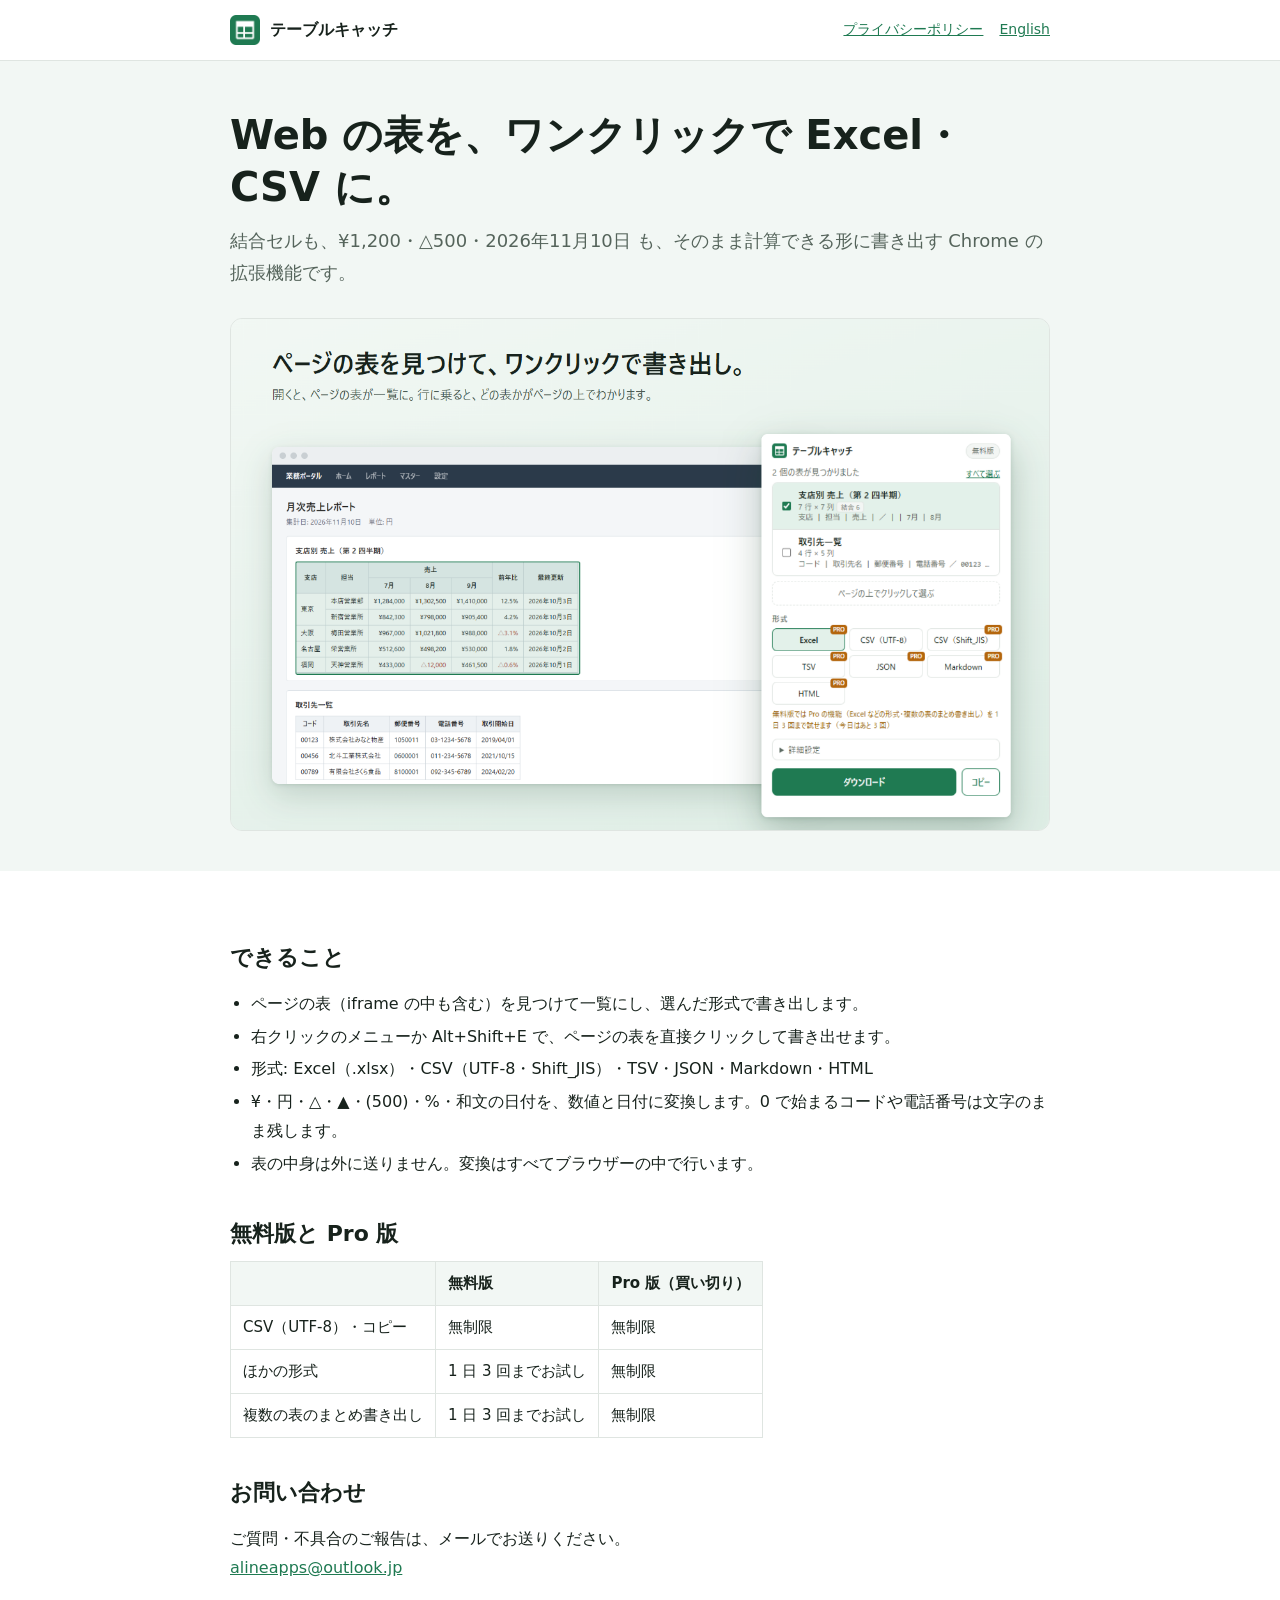
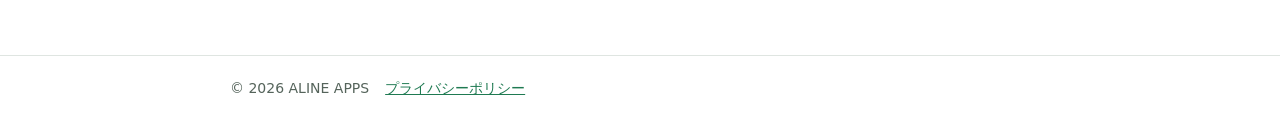
==== index.html @ 38b8e93b "Add Table Catch landing page and privacy policy Co-Authored-By: Claude Opus 5.5 <noreply@anthropic.c" ====
<!doctype html>
<html lang="ja">
<head>
<meta charset="utf-8">
<meta name="viewport" content="width=device-width, initial-scale=1">
<title>テーブルキャッチ - Web の表を Excel・CSV に</title>
<meta name="description" content="Web ページの表を、ワンクリックで Excel・CSV（UTF-8・Shift_JIS）・TSV・JSON・Markdown・HTML に書き出す Chrome の拡張機能。">
<link rel="icon" href="images/icon.png">
<link rel="alternate" hreflang="en" href="en.html">
<link rel="stylesheet" href="style.css">
</head>
<body>
<header class="site"><div class="wrap">
  <a class="brand" href="./"><img src="images/icon.png" alt="">テーブルキャッチ</a>
  <nav><a href="privacy.html">プライバシーポリシー</a><a href="en.html" hreflang="en" lang="en">English</a></nav>
</div></header>

<section class="hero"><div class="wrap">
  <h1>Web の表を、ワンクリックで Excel・CSV に。</h1>
  <p>結合セルも、¥1,200・△500・2026年11月10日 も、そのまま計算できる形に書き出す Chrome の拡張機能です。</p>
  <img class="shot" src="images/screenshot-ja.png" width="1280" height="800" alt="ページの表を一覧にしたテーブルキャッチのポップアップ">
</div></section>

<main><div class="wrap">
  <h2>できること</h2>
  <ul>
    <li>ページの表（iframe の中も含む）を見つけて一覧にし、選んだ形式で書き出します。</li>
    <li>右クリックのメニューか Alt+Shift+E で、ページの表を直接クリックして書き出せます。</li>
    <li>形式: Excel（.xlsx）・CSV（UTF-8・Shift_JIS）・TSV・JSON・Markdown・HTML</li>
    <li>¥・円・△・▲・(500)・%・和文の日付を、数値と日付に変換します。0 で始まるコードや電話番号は文字のまま残します。</li>
    <li>表の中身は外に送りません。変換はすべてブラウザーの中で行います。</li>
  </ul>

  <h2>無料版と Pro 版</h2>
  <table>
    <tr><th></th><th>無料版</th><th>Pro 版（買い切り）</th></tr>
    <tr><td>CSV（UTF-8）・コピー</td><td>無制限</td><td>無制限</td></tr>
    <tr><td>ほかの形式</td><td>1 日 3 回までお試し</td><td>無制限</td></tr>
    <tr><td>複数の表のまとめ書き出し</td><td>1 日 3 回までお試し</td><td>無制限</td></tr>
  </table>

  <h2 id="contact">お問い合わせ</h2>
  <p>ご質問・不具合のご報告は、メールでお送りください。<br><a href="mailto:alineapps@outlook.jp">alineapps@outlook.jp</a></p>
</div></main>

<footer><div class="wrap"><span>© 2026 ALINE APPS</span><a href="privacy.html">プライバシーポリシー</a></div></footer>
</body>
</html>
---- style.css ----
:root {
  --ink: #17221c;
  --sub: #55645b;
  --line: #dfe5e1;
  --bg: #ffffff;
  --soft: #f2f7f4;
  --accent: #1f7a52;
  color-scheme: light dark;
}
@media (prefers-color-scheme: dark) {
  :root { --ink: #e8eeea; --sub: #a3b0a8; --line: #2f3a34; --bg: #121815; --soft: #1a221e; --accent: #4cbb89; }
}
* { box-sizing: border-box; }
html { -webkit-text-size-adjust: 100%; }
body {
  margin: 0; background: var(--bg); color: var(--ink);
  font: 16px/1.8 system-ui, -apple-system, "Segoe UI", "Hiragino Sans", "Yu Gothic UI", Meiryo, sans-serif;
}
a { color: var(--accent); }
.wrap { max-width: 860px; margin: 0 auto; padding: 0 20px; }
header.site { border-bottom: 1px solid var(--line); }
header.site .wrap { display: flex; align-items: center; gap: 10px; min-height: 60px; flex-wrap: wrap; }
header.site a.brand { display: flex; align-items: center; gap: 10px; color: var(--ink); text-decoration: none; font-weight: 700; }
header.site img { width: 30px; height: 30px; }
header.site nav { margin-left: auto; display: flex; gap: 16px; font-size: 14px; }
.hero { background: var(--soft); padding: 48px 0 40px; }
.hero h1 { font-size: clamp(28px, 5vw, 40px); line-height: 1.3; margin: 0 0 12px; }
.hero p { margin: 0 0 8px; color: var(--sub); font-size: 18px; }
.hero img.shot { display: block; width: 100%; height: auto; margin-top: 28px; border-radius: 12px; border: 1px solid var(--line); }
main { padding: 32px 0 56px; }
h2 { font-size: 22px; margin: 40px 0 12px; line-height: 1.4; }
h3 { font-size: 17px; margin: 24px 0 8px; }
ul { padding-left: 1.3em; }
li { margin: 4px 0; }
table { border-collapse: collapse; width: 100%; font-size: 15px; display: block; overflow-x: auto; }
th, td { border: 1px solid var(--line); padding: 8px 12px; text-align: left; vertical-align: top; }
th { background: var(--soft); white-space: nowrap; }
.note { color: var(--sub); font-size: 14px; }
footer { border-top: 1px solid var(--line); padding: 20px 0 32px; color: var(--sub); font-size: 14px; }
footer .wrap { display: flex; gap: 16px; flex-wrap: wrap; }
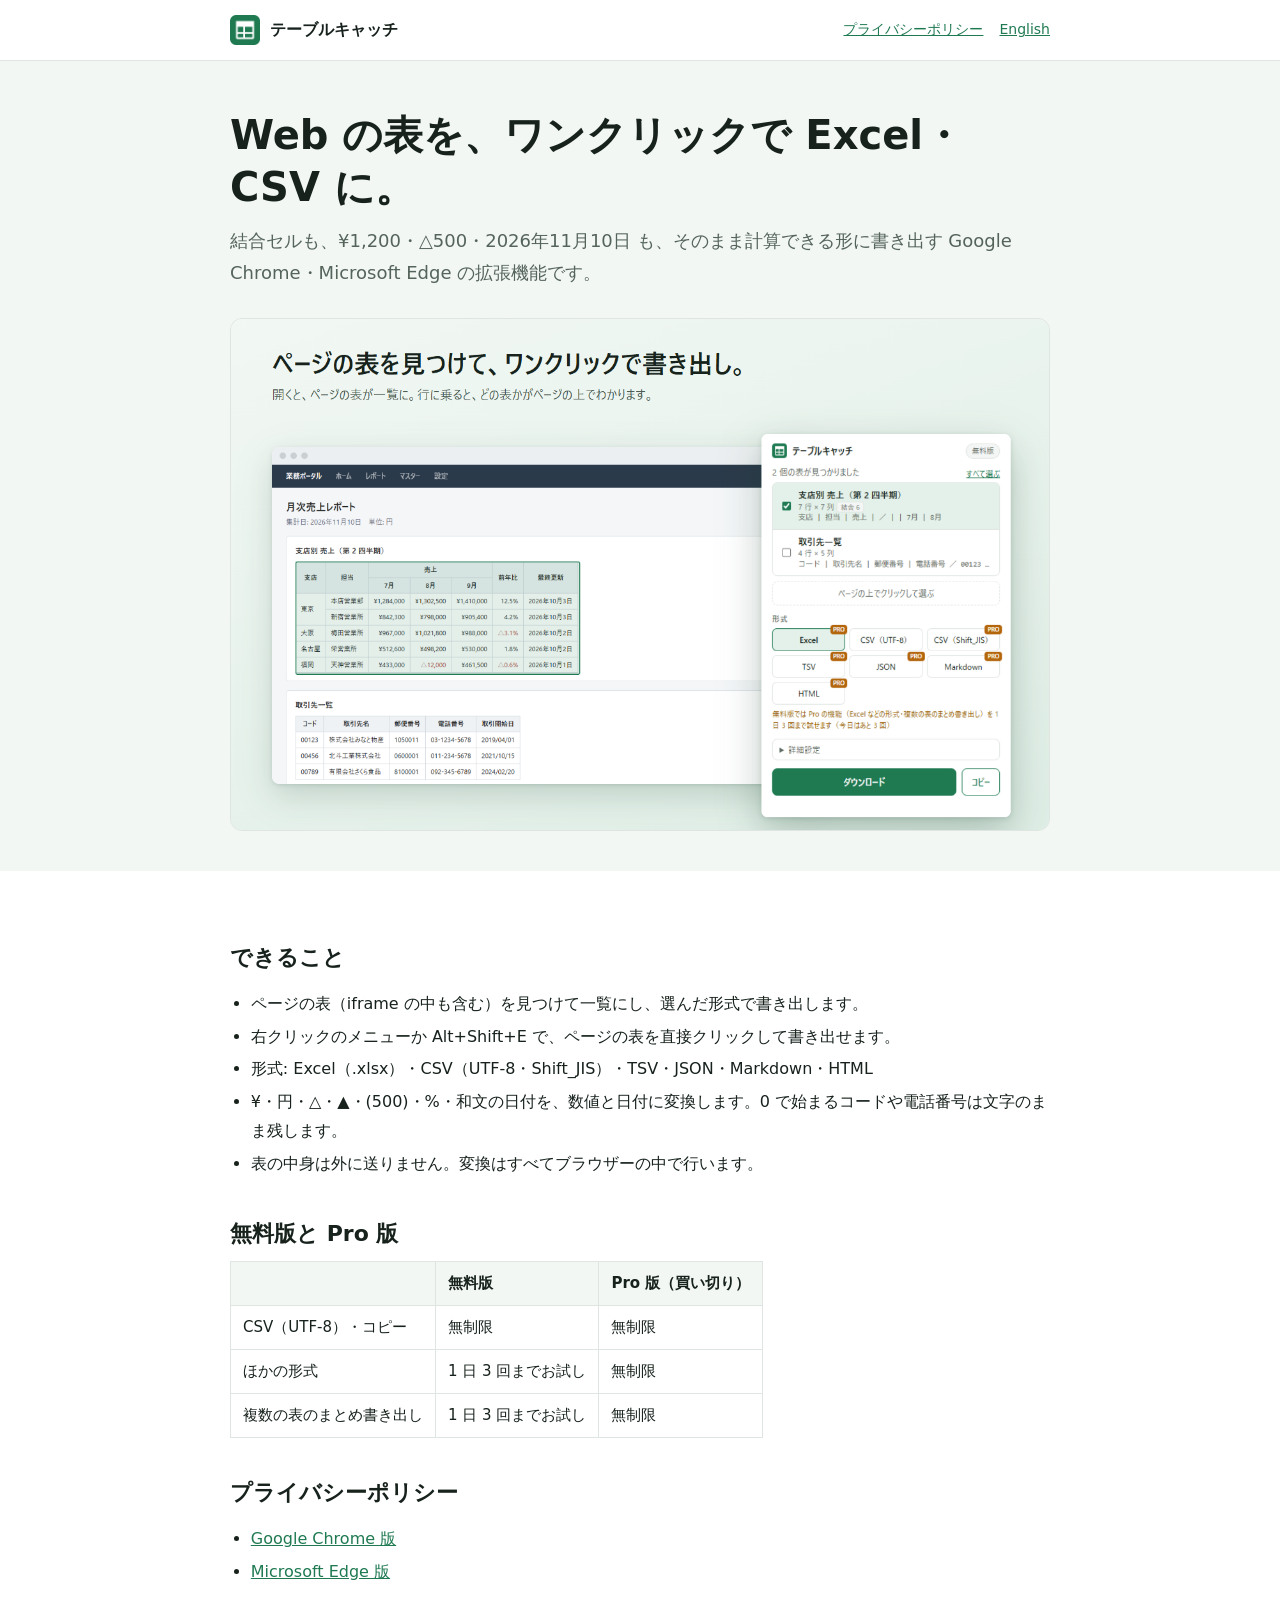
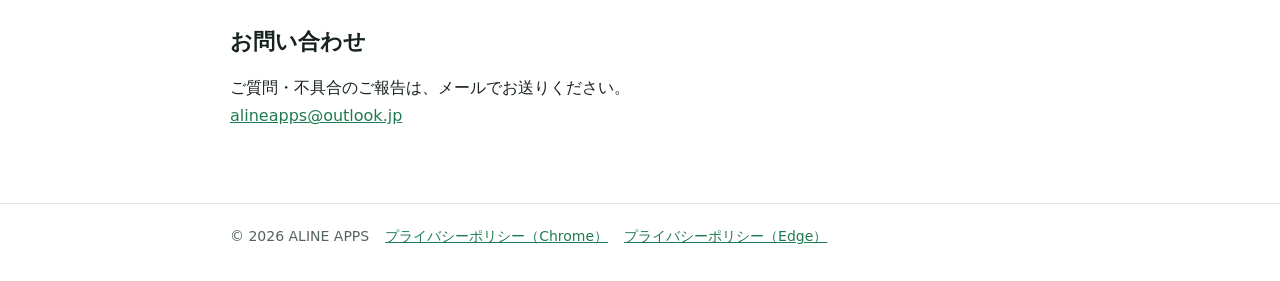
==== commit ea9dc441: "Add Microsoft Edge privacy policy and mention Edge support Edge Add-ons requires the privacy policy " ====
--- a/index.html
+++ b/index.html
@@ -4,7 +4,7 @@
 <meta charset="utf-8">
 <meta name="viewport" content="width=device-width, initial-scale=1">
 <title>テーブルキャッチ - Web の表を Excel・CSV に</title>
-<meta name="description" content="Web ページの表を、ワンクリックで Excel・CSV（UTF-8・Shift_JIS）・TSV・JSON・Markdown・HTML に書き出す Chrome の拡張機能。">
+<meta name="description" content="Web ページの表を、ワンクリックで Excel・CSV（UTF-8・Shift_JIS）・TSV・JSON・Markdown・HTML に書き出す Chrome・Edge の拡張機能。">
 <link rel="icon" href="images/icon.png">
 <link rel="alternate" hreflang="en" href="en.html">
 <link rel="stylesheet" href="style.css">
@@ -12,12 +12,12 @@
 <body>
 <header class="site"><div class="wrap">
   <a class="brand" href="./"><img src="images/icon.png" alt="">テーブルキャッチ</a>
-  <nav><a href="privacy.html">プライバシーポリシー</a><a href="en.html" hreflang="en" lang="en">English</a></nav>
+  <nav><a href="#privacy">プライバシーポリシー</a><a href="en.html" hreflang="en" lang="en">English</a></nav>
 </div></header>
 
 <section class="hero"><div class="wrap">
   <h1>Web の表を、ワンクリックで Excel・CSV に。</h1>
-  <p>結合セルも、¥1,200・△500・2026年11月10日 も、そのまま計算できる形に書き出す Chrome の拡張機能です。</p>
+  <p>結合セルも、¥1,200・△500・2026年11月10日 も、そのまま計算できる形に書き出す Google Chrome・Microsoft Edge の拡張機能です。</p>
   <img class="shot" src="images/screenshot-ja.png" width="1280" height="800" alt="ページの表を一覧にしたテーブルキャッチのポップアップ">
 </div></section>
 
@@ -39,10 +39,16 @@
     <tr><td>複数の表のまとめ書き出し</td><td>1 日 3 回までお試し</td><td>無制限</td></tr>
   </table>
 
+  <h2 id="privacy">プライバシーポリシー</h2>
+  <ul>
+    <li><a href="privacy.html">Google Chrome 版</a></li>
+    <li><a href="privacy-edge.html">Microsoft Edge 版</a></li>
+  </ul>
+
   <h2 id="contact">お問い合わせ</h2>
   <p>ご質問・不具合のご報告は、メールでお送りください。<br><a href="mailto:alineapps@outlook.jp">alineapps@outlook.jp</a></p>
 </div></main>
 
-<footer><div class="wrap"><span>© 2026 ALINE APPS</span><a href="privacy.html">プライバシーポリシー</a></div></footer>
+<footer><div class="wrap"><span>© 2026 ALINE APPS</span><a href="privacy.html">プライバシーポリシー（Chrome）</a><a href="privacy-edge.html">プライバシーポリシー（Edge）</a></div></footer>
 </body>
 </html>
